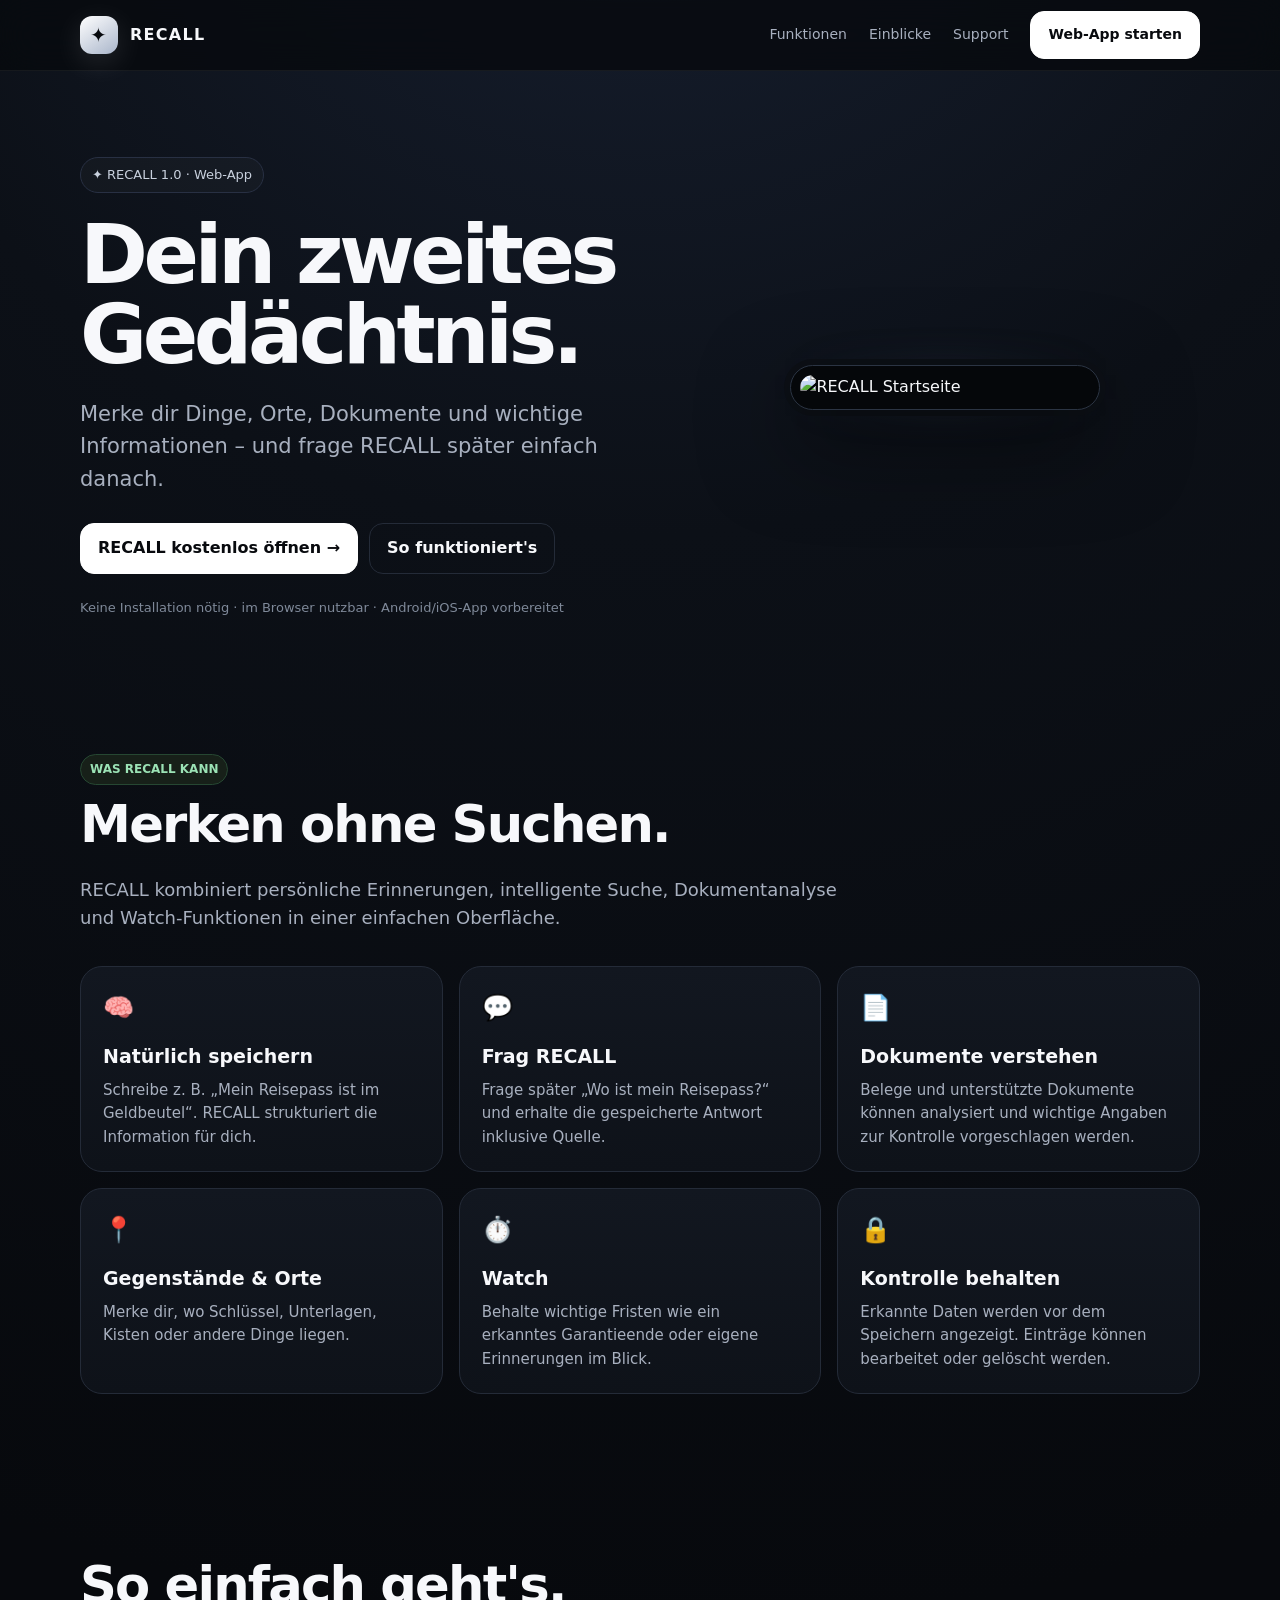
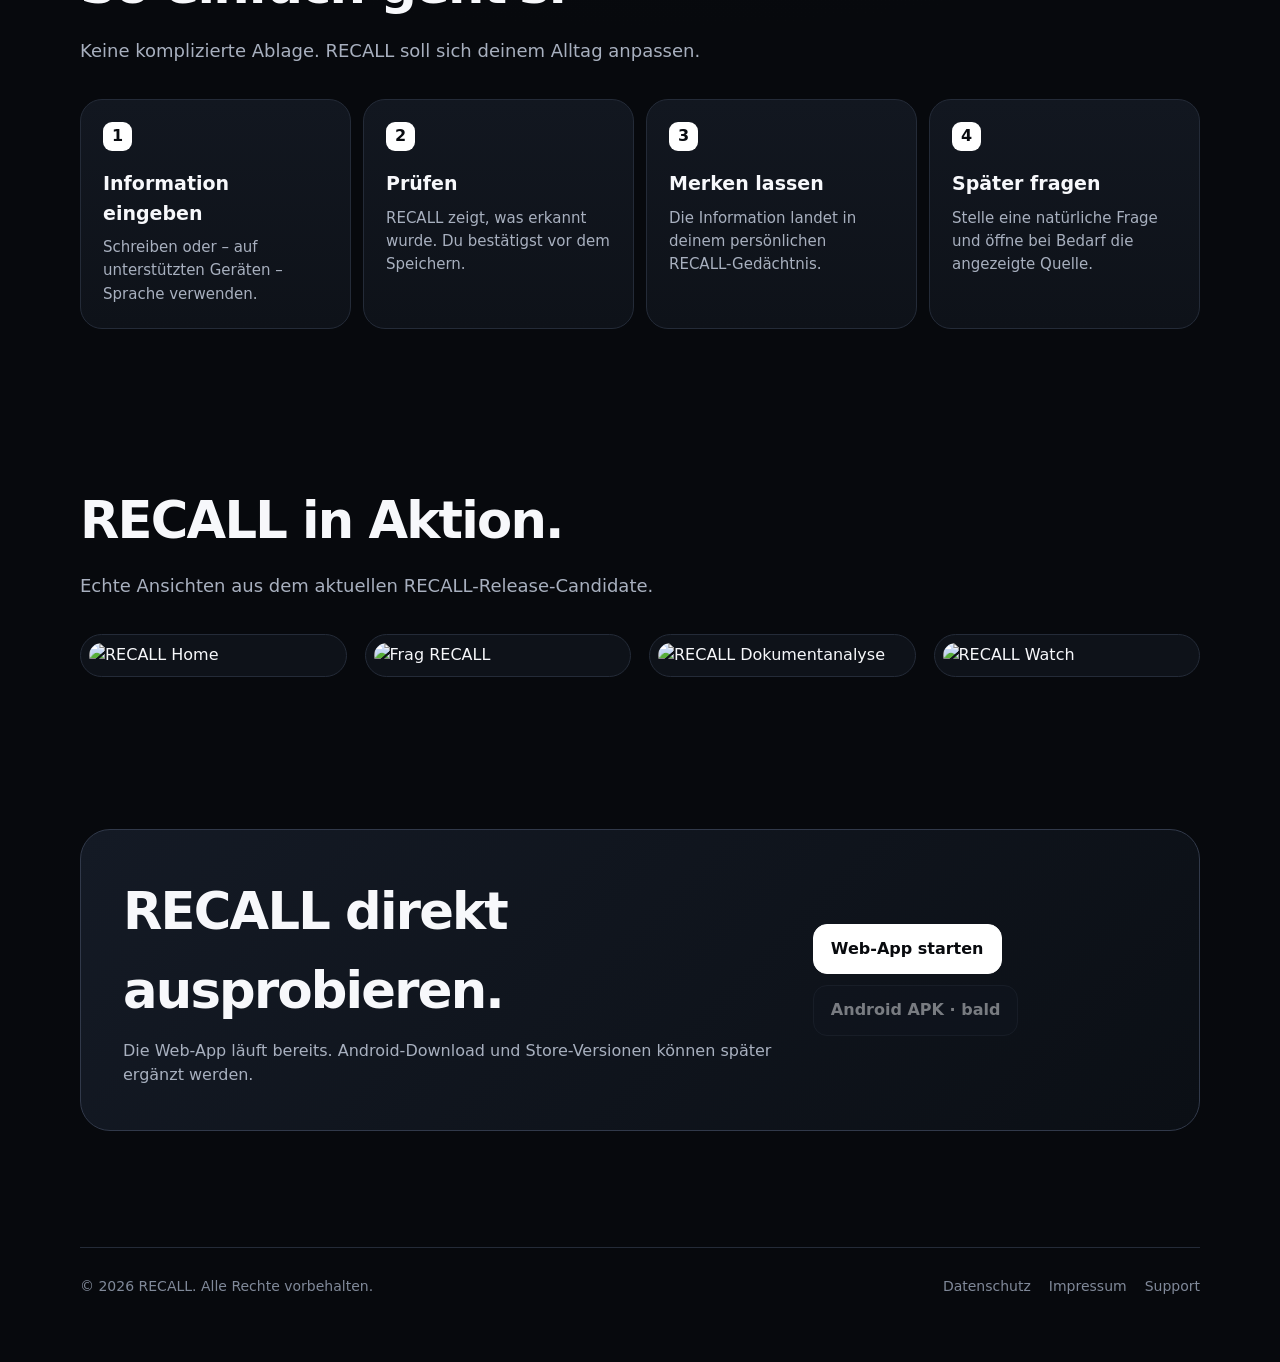
==== index.html @ 8c5475d9 "Add files via upload" ====
<!doctype html><html lang="de"><head><meta charset="utf-8"><meta name="viewport" content="width=device-width,initial-scale=1"><meta name="theme-color" content="#07090d"><meta name="description" content="RECALL – dein digitales Gedächtnis für persönliche Informationen, Gegenstände, Dokumente und wichtige Fristen."><title>RECALL – Dein digitales Gedächtnis</title><link rel="stylesheet" href="styles.css"></head><body>
<header class="nav"><div class="wrap nav-inner"><a class="brand" href="index.html"><span class="logo">✦</span><span>RECALL</span></a><nav class="nav-links"><a href="#funktionen">Funktionen</a><a href="#screens">Einblicke</a><a href="support.html">Support</a><a class="btn primary" href="https://recall-dein-zweites-gedachtnis-c-be27255f.base44.app" target="_blank" rel="noopener">Web-App starten</a></nav></div></header>
<main><section class="hero"><div class="wrap hero-grid"><div><span class="eyebrow">✦ RECALL 1.0 · Web-App</span><h1>Dein zweites<br>Gedächtnis.</h1><p>Merke dir Dinge, Orte, Dokumente und wichtige Informationen – und frage RECALL später einfach danach.</p><div class="actions"><a class="btn primary" href="https://recall-dein-zweites-gedachtnis-c-be27255f.base44.app" target="_blank" rel="noopener">RECALL kostenlos öffnen →</a><a class="btn ghost" href="#funktionen">So funktioniert's</a></div><div class="trust">Keine Installation nötig · im Browser nutzbar · Android/iOS-App vorbereitet</div></div><div class="phone-stage"><div class="glow"></div><div class="phone"><img src="assets/home.png" alt="RECALL Startseite"></div></div></div></section>
<section id="funktionen" class="section"><div class="wrap"><span class="tag">WAS RECALL KANN</span><h2>Merken ohne Suchen.</h2><p class="lead">RECALL kombiniert persönliche Erinnerungen, intelligente Suche, Dokumentanalyse und Watch-Funktionen in einer einfachen Oberfläche.</p><div class="feature-grid"><div class="card"><div class="icon">🧠</div><h3>Natürlich speichern</h3><p>Schreibe z. B. „Mein Reisepass ist im Geldbeutel“. RECALL strukturiert die Information für dich.</p></div><div class="card"><div class="icon">💬</div><h3>Frag RECALL</h3><p>Frage später „Wo ist mein Reisepass?“ und erhalte die gespeicherte Antwort inklusive Quelle.</p></div><div class="card"><div class="icon">📄</div><h3>Dokumente verstehen</h3><p>Belege und unterstützte Dokumente können analysiert und wichtige Angaben zur Kontrolle vorgeschlagen werden.</p></div><div class="card"><div class="icon">📍</div><h3>Gegenstände & Orte</h3><p>Merke dir, wo Schlüssel, Unterlagen, Kisten oder andere Dinge liegen.</p></div><div class="card"><div class="icon">⏱️</div><h3>Watch</h3><p>Behalte wichtige Fristen wie ein erkanntes Garantieende oder eigene Erinnerungen im Blick.</p></div><div class="card"><div class="icon">🔒</div><h3>Kontrolle behalten</h3><p>Erkannte Daten werden vor dem Speichern angezeigt. Einträge können bearbeitet oder gelöscht werden.</p></div></div></div></section>
<section class="section"><div class="wrap"><h2>So einfach geht's.</h2><p class="lead">Keine komplizierte Ablage. RECALL soll sich deinem Alltag anpassen.</p><div class="flow"><div class="card"><h3>Information eingeben</h3><p>Schreiben oder – auf unterstützten Geräten – Sprache verwenden.</p></div><div class="card"><h3>Prüfen</h3><p>RECALL zeigt, was erkannt wurde. Du bestätigst vor dem Speichern.</p></div><div class="card"><h3>Merken lassen</h3><p>Die Information landet in deinem persönlichen RECALL-Gedächtnis.</p></div><div class="card"><h3>Später fragen</h3><p>Stelle eine natürliche Frage und öffne bei Bedarf die angezeigte Quelle.</p></div></div></div></section>
<section id="screens" class="section"><div class="wrap"><h2>RECALL in Aktion.</h2><p class="lead">Echte Ansichten aus dem aktuellen RECALL-Release-Candidate.</p><div class="demo-grid"><div class="shot"><img src="assets/home.png" alt="RECALL Home"></div><div class="shot"><img src="assets/recall-ai.png" alt="Frag RECALL"></div><div class="shot"><img src="assets/document.png" alt="RECALL Dokumentanalyse"></div><div class="shot"><img src="assets/watch.png" alt="RECALL Watch"></div></div></div></section>
<section class="section"><div class="wrap"><div class="cta"><div><h2>RECALL direkt ausprobieren.</h2><p>Die Web-App läuft bereits. Android-Download und Store-Versionen können später ergänzt werden.</p></div><div class="actions"><a class="btn primary" href="https://recall-dein-zweites-gedachtnis-c-be27255f.base44.app" target="_blank" rel="noopener">Web-App starten</a><span class="btn disabled" aria-disabled="true">Android APK · bald</span></div></div></div></section></main>
<footer class="footer"><div class="wrap footer-inner"><div>© <span id="year"></span> RECALL. Alle Rechte vorbehalten.</div><div class="footer-links"><a href="privacy.html">Datenschutz</a><a href="imprint.html">Impressum</a><a href="support.html">Support</a></div></div></footer><script>document.getElementById('year').textContent=new Date().getFullYear()</script></body></html>
---- styles.css ----
:root{--bg:#07090d;--panel:#10141b;--panel2:#151a23;--text:#f7f8fb;--muted:#a8b0bf;--line:#242b38;--accent:#f5f7ff;--accentText:#090b10;--ok:#76e3a1;--warn:#ffcc66;--radius:22px;--max:1120px}
*{box-sizing:border-box}html{scroll-behavior:smooth}body{margin:0;font-family:Inter,ui-sans-serif,system-ui,-apple-system,BlinkMacSystemFont,"Segoe UI",sans-serif;background:radial-gradient(circle at 50% -10%,#182133 0,#0c1017 25%,var(--bg) 58%);color:var(--text);line-height:1.55}a{color:inherit;text-decoration:none}button,a{ -webkit-tap-highlight-color:transparent}.wrap{width:min(var(--max),calc(100% - 36px));margin:auto}.nav{position:sticky;top:0;z-index:50;background:rgba(7,9,13,.78);backdrop-filter:blur(18px);border-bottom:1px solid rgba(255,255,255,.06)}.nav-inner{height:70px;display:flex;align-items:center;justify-content:space-between;gap:20px}.brand{display:flex;align-items:center;gap:12px;font-weight:800;letter-spacing:.08em}.logo{width:38px;height:38px;border-radius:12px;background:linear-gradient(145deg,#fff,#a9b5ca);color:#07090d;display:grid;place-items:center;font-size:20px;box-shadow:0 8px 30px rgba(255,255,255,.12)}.nav-links{display:flex;gap:22px;align-items:center;color:var(--muted);font-size:14px}.nav-links a:hover{color:#fff}.btn{display:inline-flex;align-items:center;justify-content:center;gap:9px;border:1px solid var(--line);border-radius:14px;padding:12px 17px;font-weight:700;transition:.2s;background:#111620}.btn:hover{transform:translateY(-1px);border-color:#3d4658}.btn.primary{background:#fff;color:#080a0e;border-color:#fff}.btn.ghost{background:transparent}.btn.disabled{opacity:.46;cursor:not-allowed;pointer-events:none}.hero{padding:86px 0 60px}.hero-grid{display:grid;grid-template-columns:1.05fr .95fr;align-items:center;gap:48px}.eyebrow{display:inline-flex;gap:8px;align-items:center;border:1px solid #283043;border-radius:999px;padding:7px 11px;color:#c9d1de;background:rgba(255,255,255,.025);font-size:13px}.hero h1{font-size:clamp(46px,6.4vw,82px);line-height:.98;margin:22px 0 22px;letter-spacing:-.055em}.hero p{font-size:clamp(17px,2vw,21px);color:var(--muted);max-width:670px;margin:0 0 28px}.actions{display:flex;flex-wrap:wrap;gap:11px}.trust{margin-top:24px;color:#7f8999;font-size:13px}.phone-stage{position:relative;display:flex;justify-content:center}.glow{position:absolute;width:82%;height:72%;background:radial-gradient(circle,#43557755,transparent 70%);filter:blur(20px);top:12%}.phone{position:relative;width:min(310px,82vw);border-radius:34px;padding:9px;background:#05070a;border:1px solid #2b3443;box-shadow:0 30px 90px #0009,0 0 0 6px #0c1016;overflow:hidden}.phone img{display:block;width:100%;border-radius:27px}.section{padding:76px 0}.section h2{font-size:clamp(34px,4vw,52px);letter-spacing:-.035em;margin:0 0 12px}.lead{color:var(--muted);font-size:18px;max-width:760px;margin:0 0 34px}.feature-grid{display:grid;grid-template-columns:repeat(3,1fr);gap:16px}.card{background:linear-gradient(180deg,#121720,#0e1219);border:1px solid var(--line);border-radius:var(--radius);padding:22px}.card .icon{font-size:25px;margin-bottom:14px}.card h3{margin:0 0 8px;font-size:19px}.card p{margin:0;color:var(--muted);font-size:15px}.demo-grid{display:grid;grid-template-columns:repeat(4,1fr);gap:18px}.shot{background:#0e1219;border:1px solid var(--line);border-radius:26px;padding:8px;overflow:hidden}.shot img{width:100%;display:block;border-radius:20px}.flow{display:grid;grid-template-columns:repeat(4,1fr);gap:12px;counter-reset:step}.flow .card{position:relative}.flow .card:before{counter-increment:step;content:counter(step);width:29px;height:29px;border-radius:9px;background:#fff;color:#090b10;display:grid;place-items:center;font-weight:800;margin-bottom:18px}.cta{border:1px solid #31394a;border-radius:30px;padding:42px;background:linear-gradient(135deg,#141a25,#0b0f15);display:flex;align-items:center;justify-content:space-between;gap:24px}.cta h2{margin:0 0 8px}.cta p{margin:0;color:var(--muted)}.footer{padding:40px 0 64px;color:#808999;font-size:14px}.footer-inner{display:flex;justify-content:space-between;gap:20px;border-top:1px solid var(--line);padding-top:28px}.footer-links{display:flex;gap:18px;flex-wrap:wrap}.legal{padding:60px 0 90px}.legal article{max-width:850px}.legal h1{font-size:44px;letter-spacing:-.04em}.legal h2{margin-top:34px}.legal p,.legal li{color:#c0c7d2}.notice{border:1px solid #544520;background:#17140d;color:#f2d68e;padding:16px;border-radius:14px}.tag{display:inline-block;border-radius:999px;padding:5px 9px;background:#172019;color:#9be2b5;border:1px solid #264732;font-size:12px;font-weight:700}.support-box{max-width:680px}.small{font-size:13px;color:#8f98a8}
@media (max-width:900px){.hero-grid{grid-template-columns:1fr;text-align:center}.hero p{margin-left:auto;margin-right:auto}.actions{justify-content:center}.hero{padding-top:58px}.feature-grid,.flow{grid-template-columns:1fr 1fr}.demo-grid{grid-template-columns:1fr 1fr}.nav-links a:not(.btn){display:none}.cta{flex-direction:column;align-items:flex-start}}
@media (max-width:580px){.wrap{width:min(var(--max),calc(100% - 24px))}.nav-inner{height:64px}.brand span:last-child{font-size:14px}.hero h1{font-size:48px}.feature-grid,.flow,.demo-grid{grid-template-columns:1fr}.phone{width:280px}.section{padding:54px 0}.cta{padding:28px}.footer-inner{flex-direction:column}.btn{width:100%}.actions{width:100%}.nav .btn{width:auto;padding:9px 12px}.legal h1{font-size:36px}}
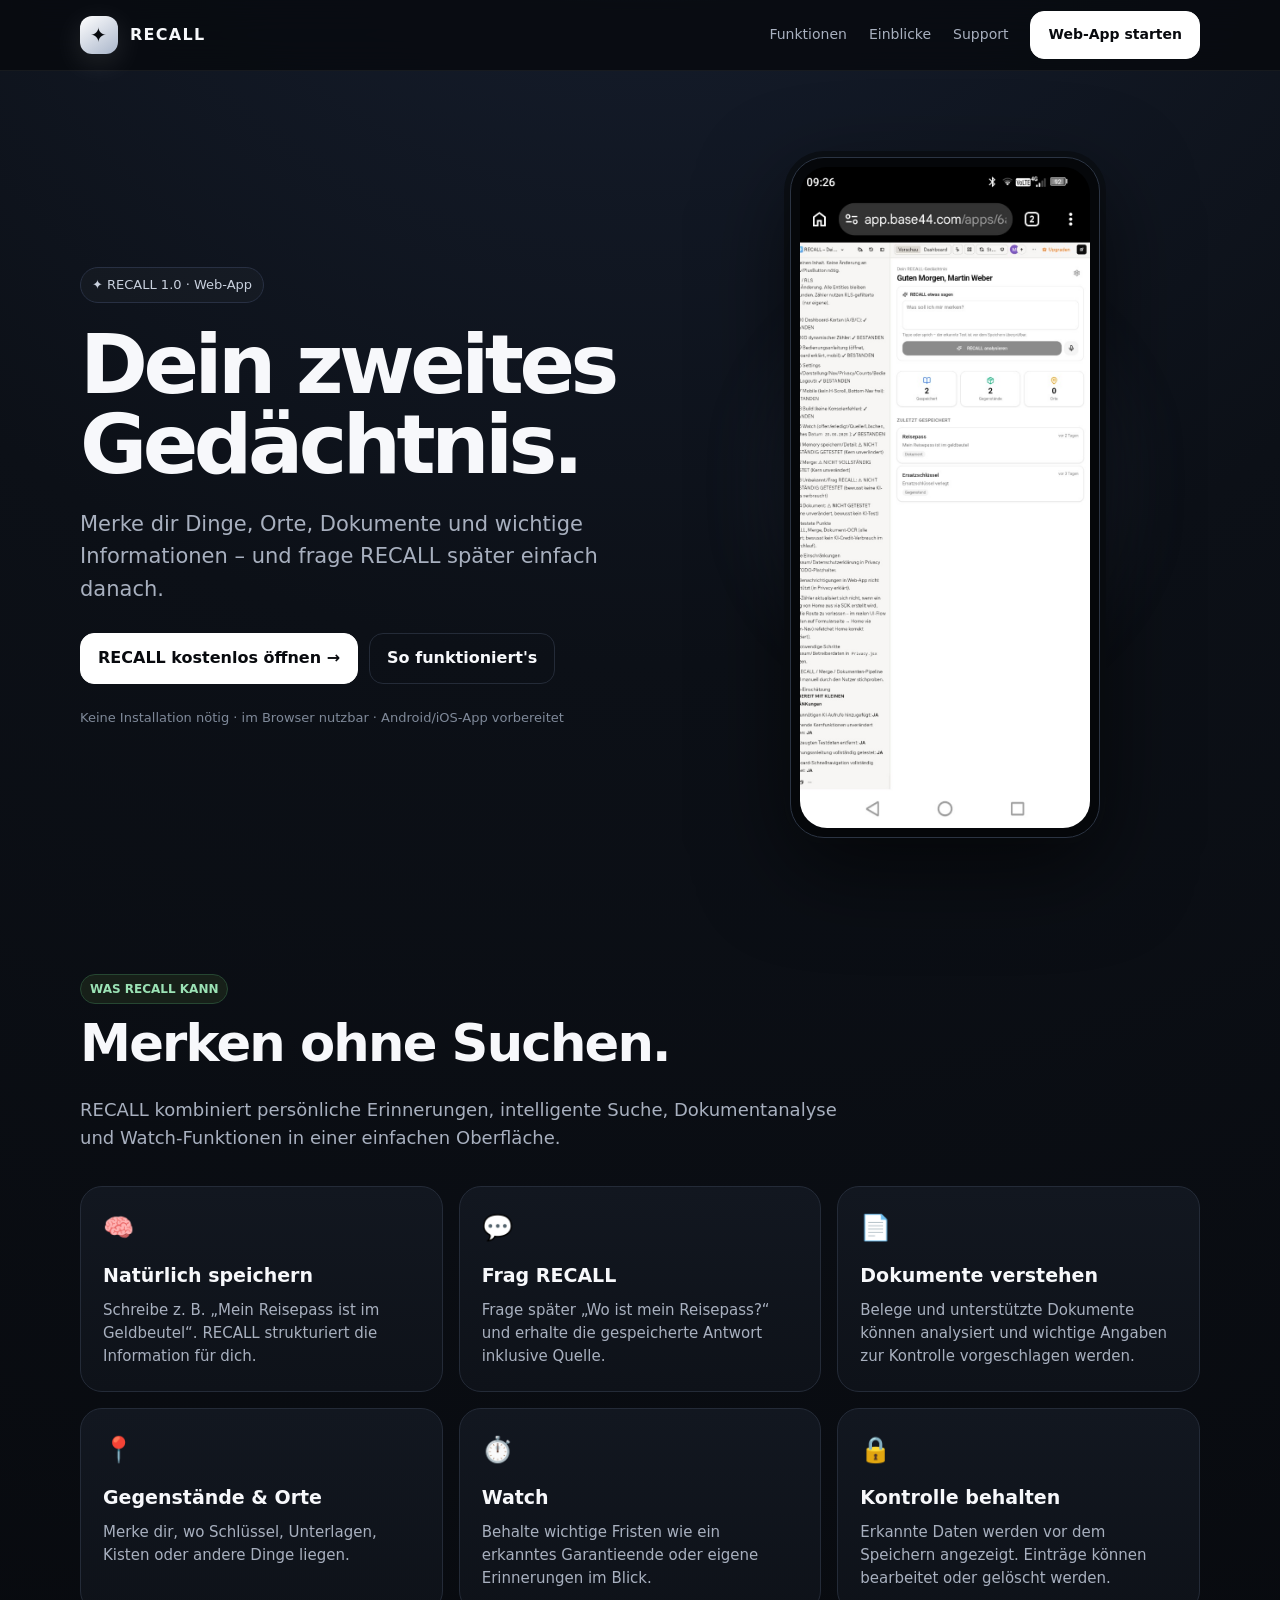
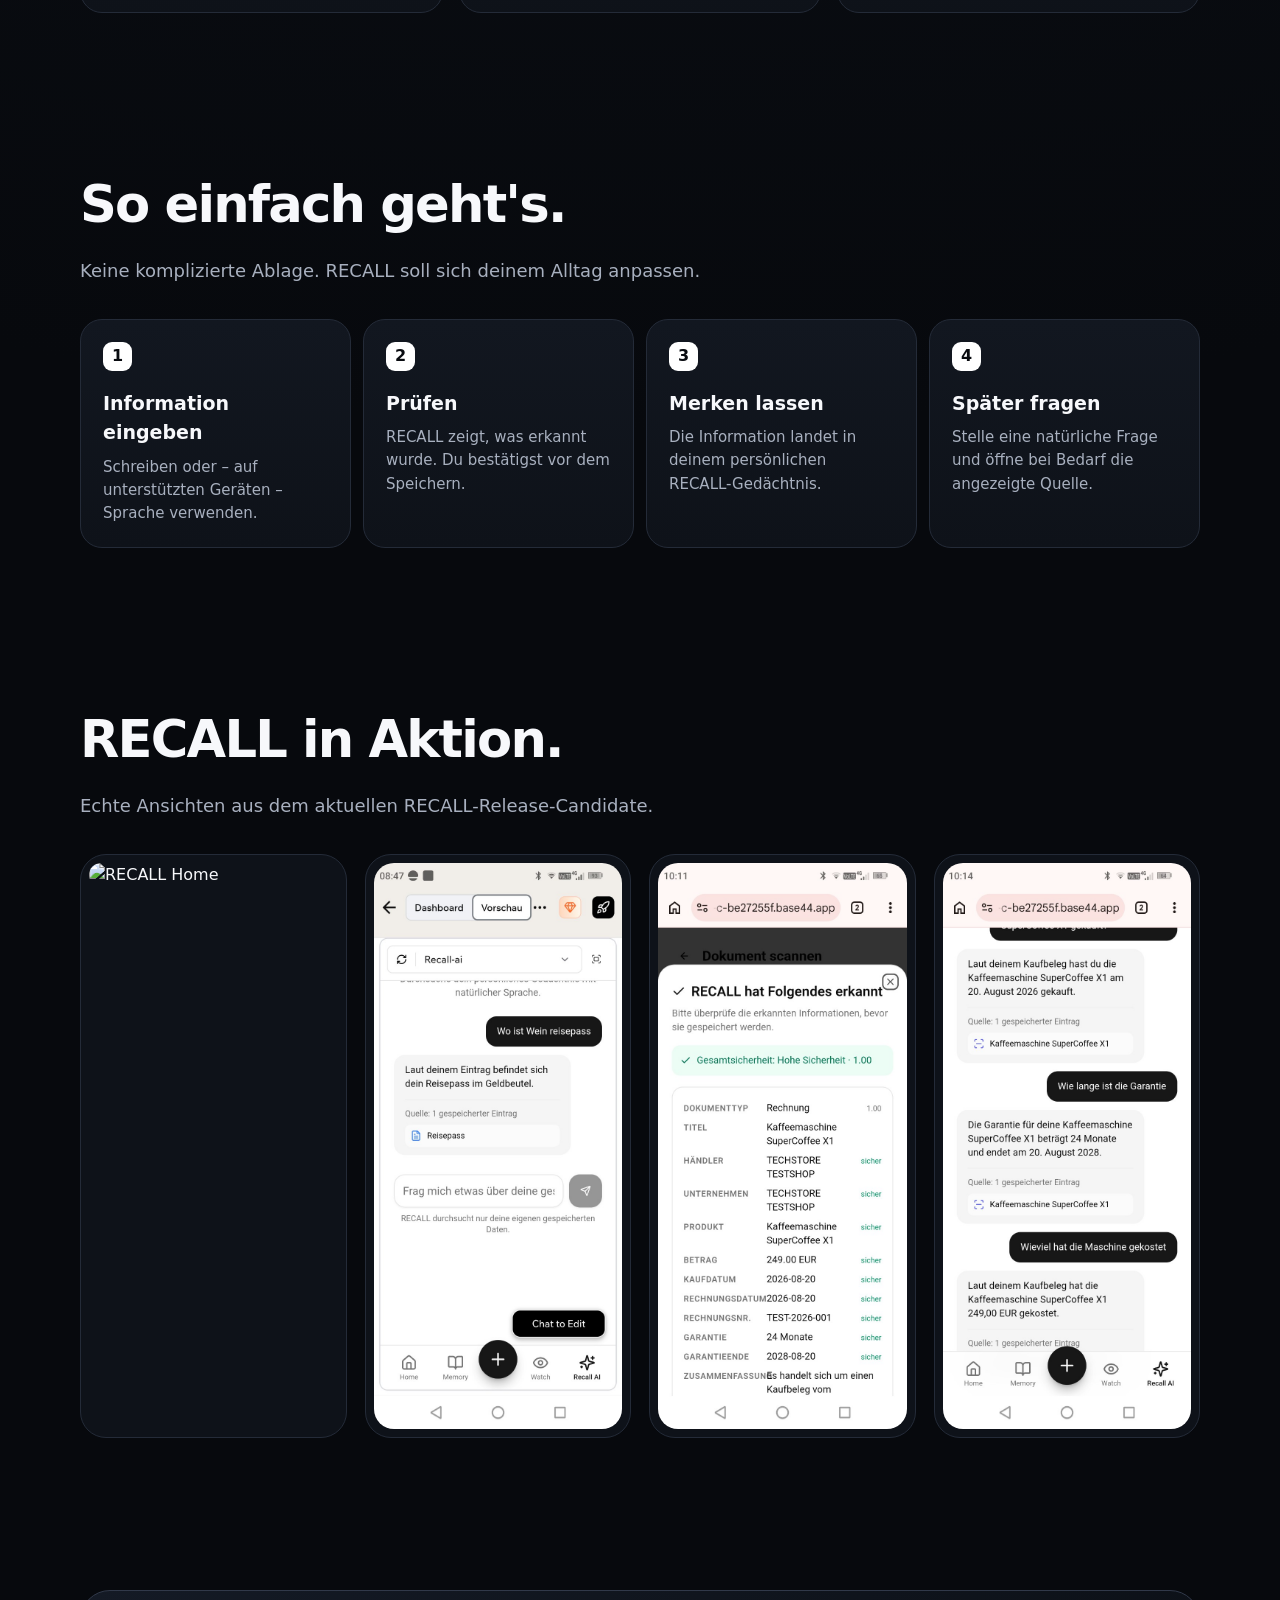
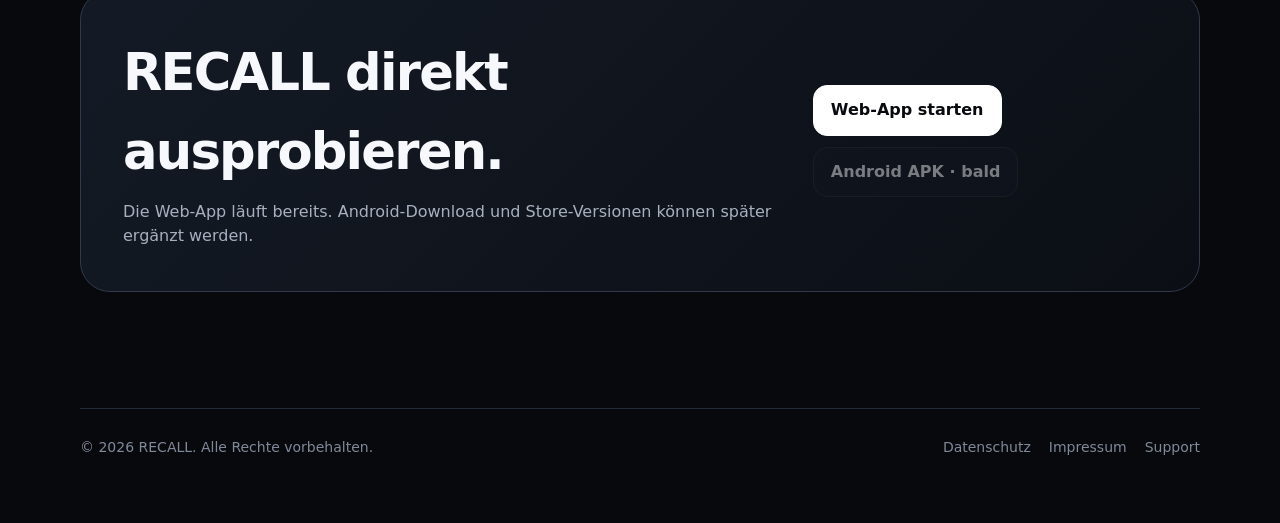
==== commit 65784be4: "Update index.html" ====
--- a/index.html
+++ b/index.html
@@ -1,8 +1,8 @@
 <!doctype html><html lang="de"><head><meta charset="utf-8"><meta name="viewport" content="width=device-width,initial-scale=1"><meta name="theme-color" content="#07090d"><meta name="description" content="RECALL – dein digitales Gedächtnis für persönliche Informationen, Gegenstände, Dokumente und wichtige Fristen."><title>RECALL – Dein digitales Gedächtnis</title><link rel="stylesheet" href="styles.css"></head><body>
 <header class="nav"><div class="wrap nav-inner"><a class="brand" href="index.html"><span class="logo">✦</span><span>RECALL</span></a><nav class="nav-links"><a href="#funktionen">Funktionen</a><a href="#screens">Einblicke</a><a href="support.html">Support</a><a class="btn primary" href="https://recall-dein-zweites-gedachtnis-c-be27255f.base44.app" target="_blank" rel="noopener">Web-App starten</a></nav></div></header>
-<main><section class="hero"><div class="wrap hero-grid"><div><span class="eyebrow">✦ RECALL 1.0 · Web-App</span><h1>Dein zweites<br>Gedächtnis.</h1><p>Merke dir Dinge, Orte, Dokumente und wichtige Informationen – und frage RECALL später einfach danach.</p><div class="actions"><a class="btn primary" href="https://recall-dein-zweites-gedachtnis-c-be27255f.base44.app" target="_blank" rel="noopener">RECALL kostenlos öffnen →</a><a class="btn ghost" href="#funktionen">So funktioniert's</a></div><div class="trust">Keine Installation nötig · im Browser nutzbar · Android/iOS-App vorbereitet</div></div><div class="phone-stage"><div class="glow"></div><div class="phone"><img src="assets/home.png" alt="RECALL Startseite"></div></div></div></section>
+<main><section class="hero"><div class="wrap hero-grid"><div><span class="eyebrow">✦ RECALL 1.0 · Web-App</span><h1>Dein zweites<br>Gedächtnis.</h1><p>Merke dir Dinge, Orte, Dokumente und wichtige Informationen – und frage RECALL später einfach danach.</p><div class="actions"><a class="btn primary" href="https://recall-dein-zweites-gedachtnis-c-be27255f.base44.app" target="_blank" rel="noopener">RECALL kostenlos öffnen →</a><a class="btn ghost" href="#funktionen">So funktioniert's</a></div><div class="trust">Keine Installation nötig · im Browser nutzbar · Android/iOS-App vorbereitet</div></div><div class="phone-stage"><div class="glow"></div><div class="phone"><img src="home.png" alt="RECALL Startseite"></div></div></div></section>
 <section id="funktionen" class="section"><div class="wrap"><span class="tag">WAS RECALL KANN</span><h2>Merken ohne Suchen.</h2><p class="lead">RECALL kombiniert persönliche Erinnerungen, intelligente Suche, Dokumentanalyse und Watch-Funktionen in einer einfachen Oberfläche.</p><div class="feature-grid"><div class="card"><div class="icon">🧠</div><h3>Natürlich speichern</h3><p>Schreibe z. B. „Mein Reisepass ist im Geldbeutel“. RECALL strukturiert die Information für dich.</p></div><div class="card"><div class="icon">💬</div><h3>Frag RECALL</h3><p>Frage später „Wo ist mein Reisepass?“ und erhalte die gespeicherte Antwort inklusive Quelle.</p></div><div class="card"><div class="icon">📄</div><h3>Dokumente verstehen</h3><p>Belege und unterstützte Dokumente können analysiert und wichtige Angaben zur Kontrolle vorgeschlagen werden.</p></div><div class="card"><div class="icon">📍</div><h3>Gegenstände & Orte</h3><p>Merke dir, wo Schlüssel, Unterlagen, Kisten oder andere Dinge liegen.</p></div><div class="card"><div class="icon">⏱️</div><h3>Watch</h3><p>Behalte wichtige Fristen wie ein erkanntes Garantieende oder eigene Erinnerungen im Blick.</p></div><div class="card"><div class="icon">🔒</div><h3>Kontrolle behalten</h3><p>Erkannte Daten werden vor dem Speichern angezeigt. Einträge können bearbeitet oder gelöscht werden.</p></div></div></div></section>
 <section class="section"><div class="wrap"><h2>So einfach geht's.</h2><p class="lead">Keine komplizierte Ablage. RECALL soll sich deinem Alltag anpassen.</p><div class="flow"><div class="card"><h3>Information eingeben</h3><p>Schreiben oder – auf unterstützten Geräten – Sprache verwenden.</p></div><div class="card"><h3>Prüfen</h3><p>RECALL zeigt, was erkannt wurde. Du bestätigst vor dem Speichern.</p></div><div class="card"><h3>Merken lassen</h3><p>Die Information landet in deinem persönlichen RECALL-Gedächtnis.</p></div><div class="card"><h3>Später fragen</h3><p>Stelle eine natürliche Frage und öffne bei Bedarf die angezeigte Quelle.</p></div></div></div></section>
-<section id="screens" class="section"><div class="wrap"><h2>RECALL in Aktion.</h2><p class="lead">Echte Ansichten aus dem aktuellen RECALL-Release-Candidate.</p><div class="demo-grid"><div class="shot"><img src="assets/home.png" alt="RECALL Home"></div><div class="shot"><img src="assets/recall-ai.png" alt="Frag RECALL"></div><div class="shot"><img src="assets/document.png" alt="RECALL Dokumentanalyse"></div><div class="shot"><img src="assets/watch.png" alt="RECALL Watch"></div></div></div></section>
+<section id="screens" class="section"><div class="wrap"><h2>RECALL in Aktion.</h2><p class="lead">Echte Ansichten aus dem aktuellen RECALL-Release-Candidate.</p><div class="demo-grid"><div class="shot"><img src="assets/home.png" alt="RECALL Home"></div><div class="shot"><img src="recall-ai.png" alt="Frag RECALL"></div><div class="shot"><img src="document.png" alt="RECALL Dokumentanalyse"></div><div class="shot"><img src="watch.png" alt="RECALL Watch"></div></div></div></section>
 <section class="section"><div class="wrap"><div class="cta"><div><h2>RECALL direkt ausprobieren.</h2><p>Die Web-App läuft bereits. Android-Download und Store-Versionen können später ergänzt werden.</p></div><div class="actions"><a class="btn primary" href="https://recall-dein-zweites-gedachtnis-c-be27255f.base44.app" target="_blank" rel="noopener">Web-App starten</a><span class="btn disabled" aria-disabled="true">Android APK · bald</span></div></div></div></section></main>
 <footer class="footer"><div class="wrap footer-inner"><div>© <span id="year"></span> RECALL. Alle Rechte vorbehalten.</div><div class="footer-links"><a href="privacy.html">Datenschutz</a><a href="imprint.html">Impressum</a><a href="support.html">Support</a></div></div></footer><script>document.getElementById('year').textContent=new Date().getFullYear()</script></body></html>
